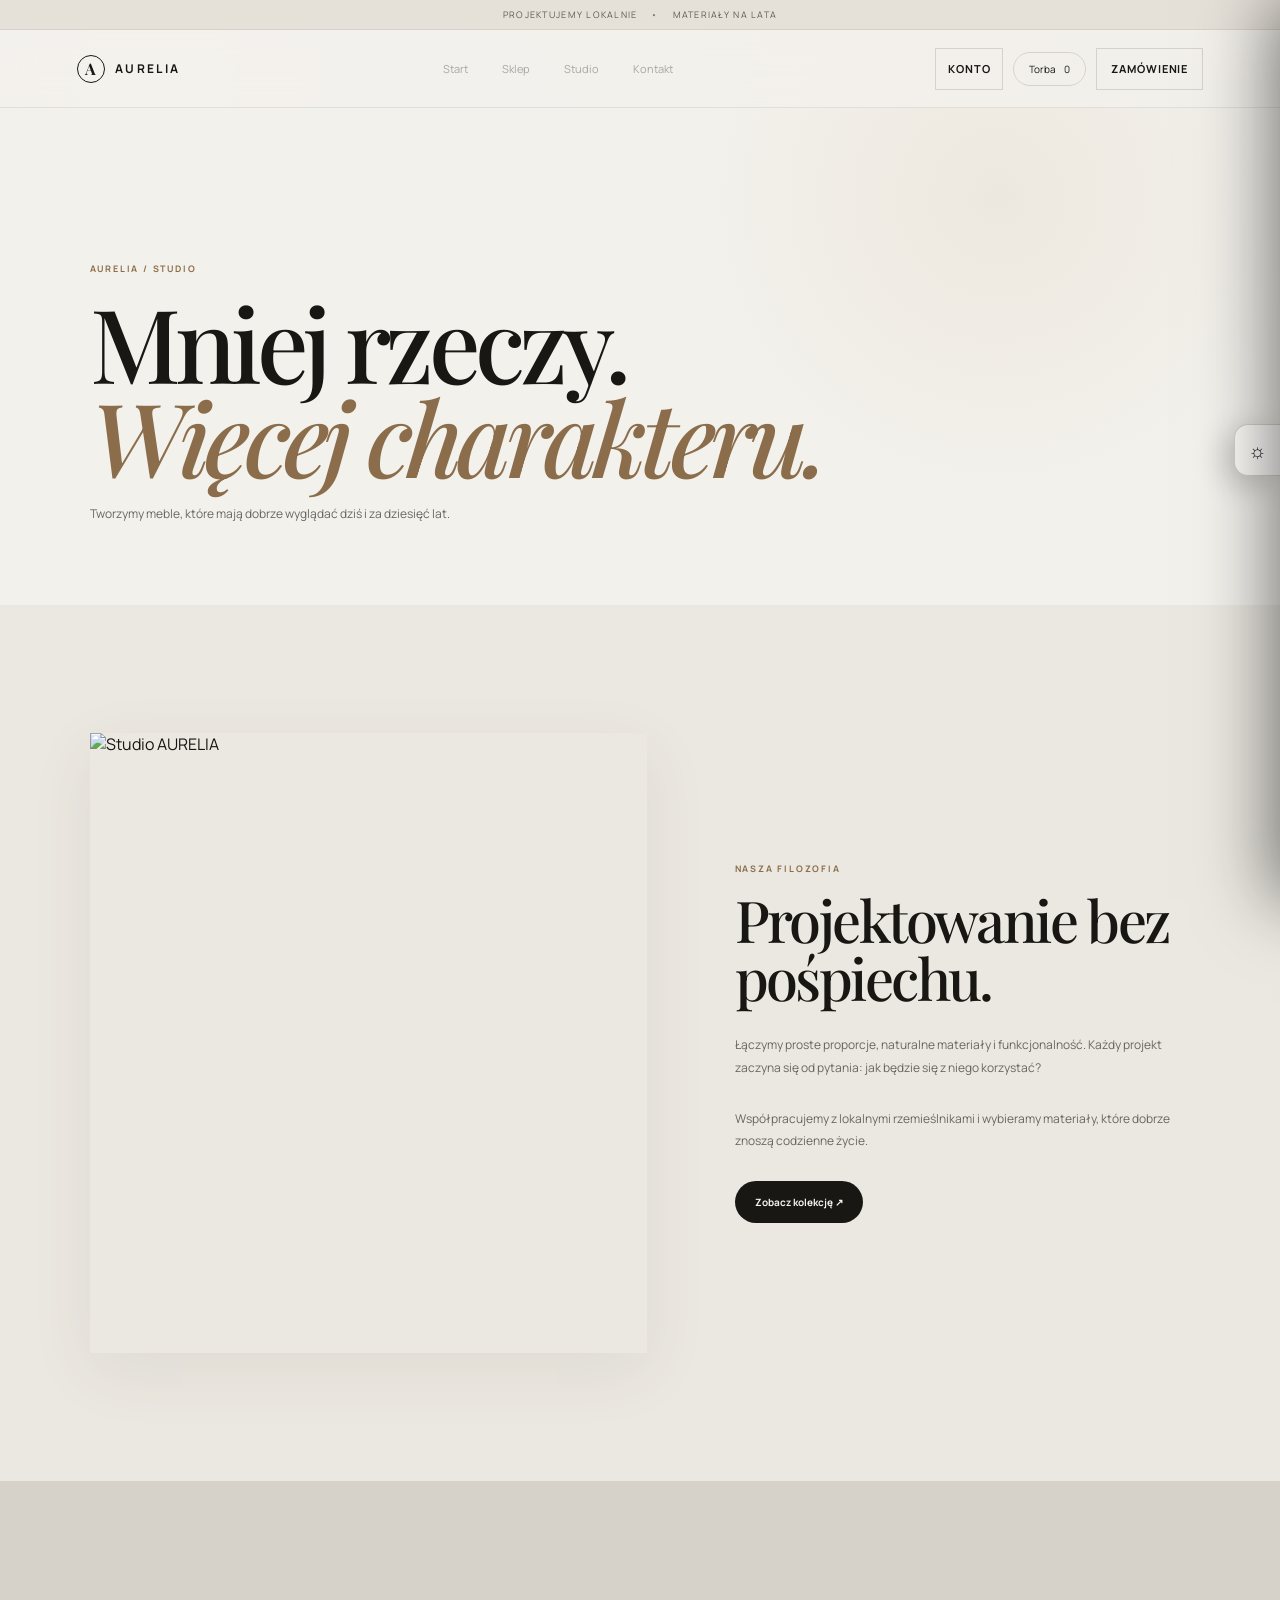
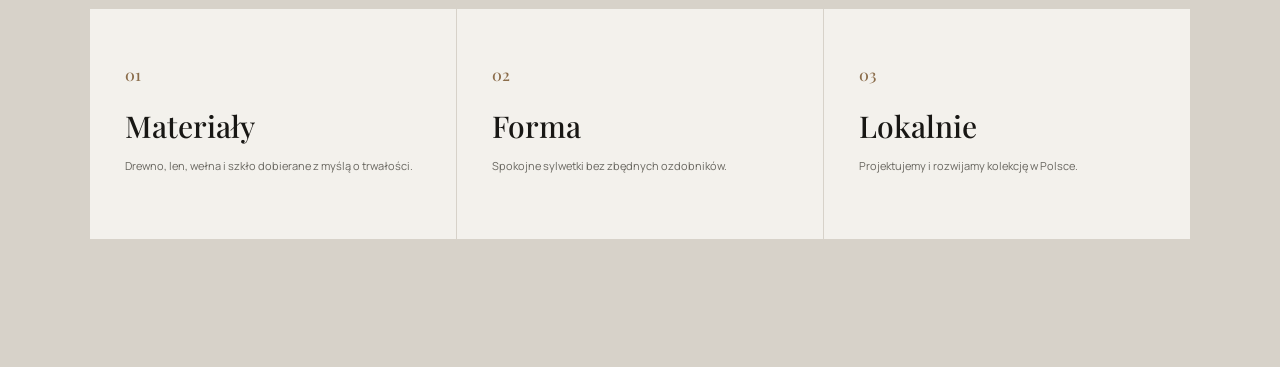
==== about.html @ 0c8cab75 "Refresh app script after cart fix" ====
<!doctype html><html lang="pl"><head><meta charset="utf-8"><meta name="viewport" content="width=device-width,initial-scale=1"><title>AURELIA — Studio</title><link rel="stylesheet" href="style.css?v=daynight2026"><link rel="preconnect" href="https://fonts.googleapis.com"><link href="https://fonts.googleapis.com/css2?family=Manrope:wght@400;500;600;700&family=Playfair+Display:wght@500;600&display=swap" rel="stylesheet">  <script>(function(){try{document.documentElement.dataset.theme=localStorage.getItem("aurelia-theme")||"light"}catch(e){document.documentElement.dataset.theme="light"}})();</script>
</head><body><div class="announcement">Projektujemy lokalnie <span>•</span> Materiały na lata</div><header class="site-header"><a class="brand" href="index.html"><span class="brand-mark">A</span><span>AURELIA</span></a><nav class="desktop-nav"><a href="index.html">Start</a><a href="shop.html">Sklep</a><a href="about.html">Studio</a><a href="contact.html">Kontakt</a></nav><div class="header-actions"><a class="account-btn" href="account.html">Konto</a><button class="cart-btn" data-open-cart>Torba <span id="cartCount">0</span></button><a class="order-btn" href="checkout.html">Zamówienie</a><button class="menu-btn" data-menu><span></span><span></span></button></div></header><div class="mobile-menu" id="mobileMenu"><a href="account.html">Konto</a><a href="index.html">Start</a><a href="shop.html">Sklep</a><a href="about.html">Studio</a><a href="contact.html">Kontakt</a></div><main><section class="page-hero"><p class="eyebrow">AURELIA / STUDIO</p><h1>Mniej rzeczy.<br><em>Więcej charakteru.</em></h1><p>Tworzymy meble, które mają dobrze wyglądać dziś i za dziesięć lat.</p></section><section class="studio-section section"><div class="studio-image"><img src="https://images.unsplash.com/photo-1600607687920-4e2a09cf159d?auto=format&fit=crop&w=1400&q=85" alt="Studio AURELIA"></div><div class="studio-copy"><p class="eyebrow">Nasza filozofia</p><h2>Projektowanie bez pośpiechu.</h2><p>Łączymy proste proporcje, naturalne materiały i funkcjonalność. Każdy projekt zaczyna się od pytania: jak będzie się z niego korzystać?</p><p>Współpracujemy z lokalnymi rzemieślnikami i wybieramy materiały, które dobrze znoszą codzienne życie.</p><a class="btn btn-dark" href="shop.html">Zobacz kolekcję ↗</a></div></section><section class="section values-grid"><div><strong>01</strong><h3>Materiały</h3><p>Drewno, len, wełna i szkło dobierane z myślą o trwałości.</p></div><div><strong>02</strong><h3>Forma</h3><p>Spokojne sylwetki bez zbędnych ozdobników.</p></div><div><strong>03</strong><h3>Lokalnie</h3><p>Projektujemy i rozwijamy kolekcję w Polsce.</p></div></section></main><aside class="cart-drawer" id="cartDrawer"><div class="drawer-head"><h2>Twoja torba</h2><button data-close-cart>×</button></div><div id="cartItems" class="cart-items"></div><div class="cart-bottom"><div><span>Suma</span><strong id="cartTotal">0 zł</strong></div><button class="btn btn-dark checkout">Przejdź do zamówienia</button></div></aside><div class="drawer-backdrop" id="backdrop"></div><div class="toast" id="toast"></div>
  <button class="appearance-toggle" id="appearanceToggle" type="button" aria-label="Otwórz ustawienia wyglądu"><span>☼</span></button>
  <aside class="appearance-drawer" id="appearanceDrawer" aria-hidden="true">
    <div class="appearance-head"><div><p class="eyebrow">Wygląd</p><strong>Tryb strony</strong></div><button id="appearanceClose" type="button" aria-label="Zamknij">×</button></div>
    <button class="appearance-option" type="button" data-appearance="light"><span>☼</span><div><strong>Jasny</strong><small>Naturalny i lekki</small></div><i>✓</i></button>
    <button class="appearance-option" type="button" data-appearance="dark"><span>☾</span><div><strong>Ciemny</strong><small>Elegancki i spokojny</small></div><i>✓</i></button>
  </aside>
  <div class="appearance-backdrop" id="appearanceBackdrop"></div>
  <script src="appearance.js"></script>
  <script src="app.js?v=cartfix2026"></script></body></html>
---- style.css ----
:root{
  --bg:#0b0b0a;--surface:#111110;--surface-2:#171715;--text:#eeeae2;
  --muted:#8e8b84;--line:#282824;--accent:#b59a78;--white:#fff;
}
*{box-sizing:border-box;margin:0;padding:0}
html{scroll-behavior:smooth}
body{font-family:"Manrope",sans-serif;background:var(--bg);color:var(--text);overflow-x:hidden}
body.no-scroll{overflow:hidden}
a{color:inherit;text-decoration:none}button,input,select,textarea{font:inherit}button{cursor:pointer}
.announcement{height:30px;background:#050505;color:#aaa69f;display:flex;justify-content:center;align-items:center;gap:14px;font-size:9px;letter-spacing:.14em;text-transform:uppercase}
.announcement span,.eyebrow{color:var(--accent)}
.site-header{height:78px;position:sticky;top:0;z-index:50;background:rgba(11,11,10,.88);backdrop-filter:blur(18px);display:flex;align-items:center;justify-content:space-between;padding:0 clamp(20px,6vw,90px);border-bottom:1px solid var(--line)}
.brand{display:flex;align-items:center;gap:10px;font-weight:700;letter-spacing:.2em;font-size:12px}
.brand-mark{display:grid;place-items:center;width:28px;height:28px;border:1px solid var(--text);border-radius:50%;font-family:"Playfair Display",serif;font-size:16px;letter-spacing:0}
.desktop-nav{display:flex;gap:34px;font-size:11px;color:#aaa7a0}.desktop-nav a,.footer-links a{transition:.25s}.desktop-nav a:hover,.footer-links a:hover{color:var(--accent)}
.header-actions{display:flex;gap:10px;align-items:center}.icon-btn,.cart-btn,.menu-btn{border:0;background:none;color:var(--text)}
.icon-btn{font-size:24px}.cart-btn{border:1px solid var(--line);padding:9px 15px;border-radius:999px;font-size:10px}.cart-btn span{margin-left:6px}.menu-btn{display:none;width:36px}.menu-btn span{display:block;height:1px;background:var(--text);margin:6px 0}.mobile-menu{display:none}
.hero{min-height:calc(100vh - 108px);display:grid;grid-template-columns:1fr 1.05fr;gap:clamp(35px,7vw,110px);align-items:center;padding:clamp(60px,8vw,110px) clamp(20px,7vw,100px)}
.hero-copy{max-width:620px}.eyebrow{text-transform:uppercase;letter-spacing:.2em;font-size:9px;font-weight:700}
.hero h1,.section-head h2,.feature-copy h2,.studio-copy h2,.newsletter h2,.page-hero h1,.shop-toolbar h2,.promo-box h2,.contact-grid h2{font-family:"Playfair Display",serif;font-weight:500}
.hero h1{font-size:clamp(54px,6.8vw,100px);line-height:.94;letter-spacing:-.055em;margin:22px 0 30px}.hero h1 em,h2 em{font-style:italic;color:var(--accent)}
.hero-text{max-width:500px;color:var(--muted);line-height:1.8;font-size:13px}.hero-actions{display:flex;align-items:center;gap:24px;margin-top:35px}
.btn{border:0;padding:14px 20px;border-radius:999px;display:inline-flex;align-items:center;justify-content:center;gap:16px;font-size:10px;font-weight:700;transition:.25s}.btn span{font-size:15px}.btn-dark{background:var(--text);color:#0b0b0a}.btn-dark:hover{background:#fff;transform:translateY(-2px)}.text-link{font-size:10px;border-bottom:1px solid #777;padding-bottom:5px}
.hero-visual{position:relative}.hero-image{height:min(690px,75vh);overflow:hidden;border-radius:2px}.hero-image img,.category-card img,.product-media img,.studio-image img{width:100%;height:100%;object-fit:cover}.hero-note{position:absolute;left:-30px;bottom:30px;background:var(--surface-2);padding:17px 20px;display:flex;gap:18px;box-shadow:0 15px 40px #000b}.hero-note span{color:var(--accent);font-size:9px}.hero-note p{font-family:"Playfair Display",serif;font-size:14px;line-height:1.2}.hero-orb{position:absolute;width:80px;height:80px;border-radius:50%;right:-25px;top:12%;background:#b59a7820}
.trust-strip{display:grid;grid-template-columns:repeat(4,1fr);border-block:1px solid var(--line);margin:0 clamp(20px,7vw,100px)}.trust-strip div{padding:25px 15px;display:flex;gap:14px;align-items:center;border-right:1px solid var(--line)}.trust-strip div:last-child{border:0}.trust-strip strong{font-family:"Playfair Display",serif;color:var(--accent);font-weight:500}.trust-strip span{font-size:10px;color:var(--muted)}
.section{padding:clamp(80px,10vw,145px) clamp(20px,7vw,100px)}.section-head{display:flex;justify-content:space-between;align-items:end;gap:30px;margin-bottom:50px}.section-head h2,.feature-copy h2,.studio-copy h2{font-size:clamp(38px,4.5vw,65px);line-height:1;letter-spacing:-.045em;margin-top:16px}.section-head>p{max-width:330px;color:var(--muted);font-size:11px;line-height:1.8}
.category-grid{display:grid;grid-template-columns:1.2fr 1fr 1fr;gap:12px}.category-card{height:410px;position:relative;overflow:hidden;background:var(--surface-2)}.category-card.tall{height:560px}.category-card img{transition:transform .8s;filter:saturate(.85)}.category-card:hover img{transform:scale(1.04)}.category-card:after{content:"";position:absolute;inset:0;background:linear-gradient(transparent 40%,#000b)}.category-card div{position:absolute;z-index:2;left:24px;bottom:24px;color:#fff}.category-card span{font-size:9px;color:#d0b28c}.category-card h3{font-family:"Playfair Display",serif;font-size:32px;font-weight:500;margin:5px 0}.category-card small{font-size:9px}
.products-section{padding-top:60px}.filter-toggle{background:none;color:var(--text);border:0;border-bottom:1px solid var(--text);font-size:10px;padding:5px}.filters{display:flex;gap:7px;margin:-20px 0 32px;overflow:auto}.filter{background:none;color:var(--muted);border:1px solid var(--line);border-radius:999px;padding:8px 14px;font-size:9px;white-space:nowrap}.filter.active,.filter:hover{background:var(--text);color:#0b0b0a;border-color:var(--text)}
.product-grid{display:grid;grid-template-columns:repeat(4,1fr);gap:14px}.product-card{min-width:0}.product-media{height:390px;background:var(--surface-2);position:relative;overflow:hidden}.product-media img{transition:.6s;filter:saturate(.85)}.product-card:hover .product-media img{transform:scale(1.035)}.tag{position:absolute;z-index:2;left:14px;top:14px;background:var(--text);color:#0b0b0a;border-radius:999px;padding:6px 10px;font-size:8px}.tag.muted{background:#2a2824;color:#c7b69d}.heart{position:absolute;z-index:3;right:14px;top:14px;border:1px solid #ffffff22;background:#111111d9;color:var(--text);width:34px;height:34px;border-radius:50%;font-size:17px}.heart.active{background:var(--text);color:#0b0b0a}
.product-info{display:flex;justify-content:space-between;gap:12px;padding:16px 2px 11px}.product-type{font-size:8px;text-transform:uppercase;letter-spacing:.13em;color:#77746e}.product-info h3{font-family:"Playfair Display",serif;font-size:20px;font-weight:500;margin-top:5px}.product-info>strong{font-size:11px;white-space:nowrap}.add-product{width:100%;border:1px solid var(--line);background:none;color:var(--text);padding:10px;border-radius:999px;font-size:9px;transition:.25s}.add-product:hover{background:var(--text);color:#0b0b0a}
.feature-section{background:var(--surface);display:grid;grid-template-columns:.85fr 1.15fr;align-items:center;min-height:700px;padding:100px clamp(20px,7vw,100px);gap:80px}.feature-copy{max-width:480px}.feature-copy>p:not(.eyebrow){color:var(--muted);font-size:12px;line-height:1.9;margin-top:25px}.feature-specs{display:flex;gap:8px;flex-wrap:wrap;margin-top:30px}.feature-specs span{border:1px solid var(--line);border-radius:999px;padding:8px 11px;font-size:8px;color:var(--muted)}
.viewer-wrap{display:flex;justify-content:center}.viewer{width:min(600px,100%);height:530px;background:#151513;position:relative;overflow:hidden;cursor:grab;user-select:none}.viewer:active{cursor:grabbing}.viewer-grid{position:absolute;inset:0;background:linear-gradient(#0000 49%,#ffffff08 50%),linear-gradient(90deg,#0000 49%,#ffffff08 50%);background-size:40px 40px;opacity:.3;transform:perspective(500px) rotateX(60deg) translateY(170px) scale(1.5)}
.chair-3d{position:absolute;width:250px;height:270px;left:50%;top:50%;transform:translate(-50%,-45%) rotateY(-15deg);transform-style:preserve-3d;transition:transform .08s}.chair-back{position:absolute;width:185px;height:175px;left:32px;top:0;background:linear-gradient(120deg,#51453a,#7b6a58);border-radius:70px 70px 20px 20px}.chair-seat{position:absolute;width:205px;height:75px;left:22px;top:145px;background:#685949;border-radius:30px;transform:rotateX(15deg)}.chair-arm{position:absolute;width:18px;height:120px;top:95px;background:#665542;border-radius:10px}.chair-arm.left{left:16px;transform:rotate(-8deg)}.chair-arm.right{right:12px;transform:rotate(8deg)}.chair-leg{position:absolute;width:11px;height:80px;background:#090908;top:202px;border-radius:0 0 7px 7px}.l1{left:40px}.l2{left:88px}.l3{right:88px}.l4{right:38px}.viewer-label{position:absolute;top:20px;left:20px;font-size:8px;letter-spacing:.18em}.drag-hint{position:absolute;bottom:20px;right:20px;font-size:8px;color:#666}
.quote-section{padding:clamp(100px,13vw,190px) 10%;text-align:center;background:var(--surface-2)}.quote-mark{font-family:"Playfair Display",serif;color:var(--accent);font-size:80px;height:55px}.quote-section blockquote{font-family:"Playfair Display",serif;font-size:clamp(32px,4.4vw,65px);line-height:1.1;letter-spacing:-.04em;max-width:1050px;margin:20px auto 30px}.quote-section>p{font-size:9px;color:#777;letter-spacing:.12em;text-transform:uppercase}
.studio-section{display:grid;grid-template-columns:1.1fr .9fr;align-items:center;gap:8%;background:var(--surface)}.studio-image{height:620px;overflow:hidden}.studio-copy{max-width:480px}.studio-copy>p:not(.eyebrow){color:var(--muted);line-height:1.9;font-size:12px;margin:28px 0}
.newsletter{display:grid;grid-template-columns:1fr 1fr;gap:50px;align-items:center}.newsletter h2{font-size:clamp(35px,4vw,55px);line-height:1.05;margin-top:15px}.newsletter form{display:flex;border-bottom:1px solid var(--line);padding-bottom:10px}.newsletter input{flex:1;border:0;outline:0;background:none;color:var(--text);font-size:12px}.newsletter input::placeholder{color:#666}.newsletter .btn{padding:12px 18px}.newsletter-message{font-size:10px;color:var(--accent);margin-top:12px}
footer{background:#050505;color:var(--text);padding:55px clamp(20px,7vw,100px) 25px}.footer-top{display:flex;justify-content:space-between;align-items:start;padding-bottom:70px}.footer-top .brand-mark{border-color:var(--text)}.footer-top p{color:#777;font-size:10px;line-height:1.8;text-align:right}.footer-links{display:flex;gap:25px;border-top:1px solid var(--line);padding-top:20px;flex-wrap:wrap;font-size:9px;color:#777}.footer-links span{margin-left:auto}
.search-overlay{position:fixed;inset:0;background:#090908f7;z-index:100;display:grid;place-items:center;opacity:0;visibility:hidden;transition:.3s}.search-overlay.open{opacity:1;visibility:visible}.search-overlay>div{width:min(700px,85%)}.search-overlay input{display:block;width:100%;border:0;border-bottom:1px solid var(--text);background:none;color:var(--text);outline:0;font-family:"Playfair Display",serif;font-size:clamp(35px,6vw,70px);padding:20px 0}.search-overlay #searchResult{font-size:10px;color:var(--muted);margin-top:15px}.close-overlay{position:absolute;right:5%;top:4%;border:0;background:none;color:var(--text);font-size:35px}
.cart-drawer{position:fixed;z-index:110;right:0;top:0;height:100vh;width:min(430px,100%);background:var(--surface-2);padding:30px;transform:translateX(100%);transition:.4s;display:flex;flex-direction:column}.cart-drawer.open{transform:translateX(0)}.drawer-head{display:flex;justify-content:space-between;border-bottom:1px solid var(--line);padding-bottom:20px}.drawer-head h2{font-family:"Playfair Display",serif;font-weight:500}.drawer-head button{border:0;background:none;color:var(--text);font-size:28px}.cart-items{flex:1;padding:20px 0;overflow:auto}.empty-cart{font-size:11px;color:#777}.cart-row{display:flex;gap:12px;padding:13px 0;border-bottom:1px solid var(--line)}.cart-row .cart-thumb{width:70px;height:70px;object-fit:cover}.cart-row h4{font-family:"Playfair Display",serif;font-weight:500}.cart-row p{font-size:9px;color:#777;margin-top:5px}.remove-item{margin-left:auto;border:0;background:none;color:#777}.cart-bottom{border-top:1px solid var(--line);padding-top:20px}.cart-bottom>div{display:flex;justify-content:space-between;margin-bottom:15px;font-size:11px}.cart-bottom .btn{width:100%}.drawer-backdrop{position:fixed;inset:0;background:#0009;z-index:105;opacity:0;visibility:hidden;transition:.3s}.drawer-backdrop.open{opacity:1;visibility:visible}.toast{position:fixed;bottom:25px;left:50%;transform:translate(-50%,20px);background:var(--text);color:#0b0b0a;padding:12px 18px;border-radius:999px;font-size:9px;opacity:0;z-index:200;transition:.3s;pointer-events:none}.toast.show{opacity:1;transform:translate(-50%,0)}
.reveal{opacity:0;transform:translateY(25px);transition:opacity .7s,transform .7s}.reveal.visible{opacity:1;transform:none}
.page-hero{padding:clamp(90px,12vw,170px) clamp(20px,7vw,100px) 80px;background:var(--surface)}.page-hero h1{font-size:clamp(55px,8vw,105px);line-height:.92;letter-spacing:-.055em;margin:20px 0}.page-hero h1 em{font-style:italic;color:var(--accent)}.page-hero>p:last-child{max-width:520px;color:var(--muted);line-height:1.8;font-size:12px}
.shop-toolbar{display:flex;justify-content:space-between;gap:30px;align-items:end;margin-bottom:35px}.shop-toolbar h2{font-size:clamp(35px,4vw,55px)}.shop-toolbar .filters{margin:0}
.promo-box{background:var(--surface-2);display:flex;justify-content:space-between;align-items:center;gap:40px}.promo-box h2,.contact-grid h2{font-size:clamp(40px,5vw,70px);line-height:.98;margin:15px 0}.promo-box p:not(.eyebrow){color:var(--muted);max-width:550px;line-height:1.8;font-size:12px}
.values-grid{display:grid;grid-template-columns:repeat(3,1fr);gap:1px;background:var(--line)}.values-grid>div{background:var(--bg);padding:55px 35px;min-height:230px}.values-grid strong{color:var(--accent);font-family:"Playfair Display",serif;font-weight:500}.values-grid h3{font-family:"Playfair Display",serif;font-size:30px;font-weight:500;margin:20px 0 10px}.values-grid p{color:var(--muted);font-size:11px;line-height:1.8;max-width:320px}
.contact-grid{display:grid;grid-template-columns:.8fr 1.2fr;gap:12%;background:var(--surface)}.contact-detail{margin-top:30px;line-height:2;color:var(--muted);font-size:12px}.contact-form{display:grid;gap:24px}.contact-form label{display:grid;gap:9px;font-size:9px;text-transform:uppercase;letter-spacing:.12em}.contact-form input,.contact-form select,.contact-form textarea{border:0;border-bottom:1px solid var(--line);background:none;color:var(--text);outline:0;padding:13px 0;font-size:12px;resize:vertical}.contact-form select{cursor:pointer}.contact-form .btn{justify-self:start}.form-success{padding:35px;border:1px solid var(--line);background:var(--bg)}.form-success strong{font-family:"Playfair Display",serif;font-size:30px;font-weight:500}.form-success p{margin-top:10px;color:var(--muted);font-size:11px}.scroll-progress{position:fixed;left:0;top:0;height:2px;width:0;background:var(--accent);z-index:9999}
@media(max-width:900px){
 .desktop-nav{display:none}.menu-btn{display:block}.hero{grid-template-columns:1fr;padding-top:70px}.hero-copy{max-width:700px}.hero-visual{margin-top:20px}.hero-image{height:60vh}.hero-note{left:15px}
 .trust-strip{grid-template-columns:1fr 1fr}.trust-strip div:nth-child(2){border-right:0}.trust-strip div{border-bottom:1px solid var(--line)}
 .category-grid{grid-template-columns:1fr 1fr}.category-card.tall{height:450px}.category-card{height:350px}.category-card:first-child{grid-column:1/-1}
 .product-grid{grid-template-columns:1fr 1fr}.product-media{height:450px}.feature-section{grid-template-columns:1fr;gap:50px}.studio-section{grid-template-columns:1fr}.studio-image{height:500px}.newsletter{grid-template-columns:1fr}
 .mobile-menu{position:fixed;z-index:45;top:108px;left:0;right:0;background:var(--surface-2);padding:30px 25px;display:flex;flex-direction:column;gap:20px;transform:translateY(-120%);transition:.35s;border-bottom:1px solid var(--line)}.mobile-menu.open{transform:translateY(0)}
}
@media(max-width:700px){
 .shop-toolbar,.promo-box{align-items:flex-start;flex-direction:column}.shop-toolbar .filters{width:100%}.values-grid{grid-template-columns:1fr}.contact-grid{grid-template-columns:1fr;gap:50px}
 .page-hero{padding-top:80px}.promo-box{padding-top:80px;padding-bottom:80px}
}
@media(max-width:560px){
 .announcement{font-size:8px}.hero{min-height:auto;padding:65px 20px 80px}.hero h1{font-size:56px}.hero-actions{align-items:flex-start;flex-direction:column;gap:18px}.hero-image{height:55vh}.hero-note{bottom:15px}.hero-orb{right:-20px}
 .trust-strip{margin:0 20px;grid-template-columns:1fr}.trust-strip div{border-right:0}.section{padding:80px 20px}.section-head{align-items:start;flex-direction:column;margin-bottom:35px}
 .category-grid{grid-template-columns:1fr}.category-card,.category-card.tall{height:420px;grid-column:auto}.product-grid{grid-template-columns:1fr 1fr;gap:12px}.product-media{height:260px}.product-info{display:block}.product-info>strong{display:block;margin-top:7px}
 .feature-section{padding:80px 20px}.viewer{height:430px}.chair-3d{transform:translate(-50%,-45%) scale(.82)}.studio-image{height:380px}
 .footer-top{flex-direction:column;gap:30px}.footer-top p{text-align:left}.footer-links span{margin-left:0;width:100%}.newsletter form{display:block;border:0}.newsletter input{width:100%;border-bottom:1px solid var(--line);padding:15px 0}.newsletter .btn{margin-top:12px}.cart-btn{padding:8px 10px}
}

/* AURELIA appearance switcher */
.appearance-toggle{position:fixed;right:0;top:50%;transform:translateY(-50%);z-index:9999;width:46px;height:52px;border:1px solid var(--line);border-right:0;border-radius:14px 0 0 14px;background:var(--surface-2);color:var(--text);display:grid;place-items:center;cursor:pointer;box-shadow:-8px 8px 30px #0003;font:inherit;font-size:20px;transition:.25s}
.appearance-toggle:hover{width:52px;color:var(--accent)}
.appearance-drawer{position:fixed;right:0;top:0;bottom:0;z-index:10001;width:min(350px,90vw);padding:32px;background:var(--surface-2);color:var(--text);border-left:1px solid var(--line);box-shadow:-25px 0 70px #0008;transform:translateX(105%);transition:transform .35s ease}
.appearance-drawer.open{transform:translateX(0)}
.appearance-head{display:flex;align-items:flex-start;justify-content:space-between;padding-bottom:25px;border-bottom:1px solid var(--line)}
.appearance-head strong{display:block;font-family:"Playfair Display",serif;font-size:26px;font-weight:500;margin-top:8px}
.appearance-head button{border:0;background:none;color:var(--text);font-size:30px;line-height:1;cursor:pointer}
.appearance-option{width:100%;margin-top:12px;padding:17px;border:1px solid var(--line);background:transparent;color:var(--text);display:flex;align-items:center;gap:14px;text-align:left;cursor:pointer;font:inherit;transition:.2s}
.appearance-option>span{width:36px;height:36px;border:1px solid var(--line);border-radius:50%;display:grid;place-items:center}
.appearance-option div{flex:1}.appearance-option strong{display:block;font-size:11px}.appearance-option small{display:block;color:var(--muted);font-size:9px;margin-top:4px}.appearance-option i{font-style:normal;opacity:0;color:var(--accent)}
.appearance-option.active{border-color:var(--accent);background:#b59a7812}.appearance-option.active i{opacity:1}
.appearance-backdrop{position:fixed;inset:0;z-index:10000;background:#0008;opacity:0;visibility:hidden;transition:.25s}
.appearance-backdrop.open{opacity:1;visibility:visible}
html[data-theme="light"]{--bg:#f3f1ec;--surface:#ebe8e1;--surface-2:#fffdfa;--text:#181714;--muted:#68665f;--line:#d7d2c9;--accent:#8b6d4b}
html[data-theme="dark"]{--bg:#0b0b0a;--surface:#111110;--surface-2:#171715;--text:#eeeae2;--muted:#8e8b84;--line:#282824;--accent:#b59a78}
html[data-theme="light"] .announcement{background:#e5e1d9;color:#5f5b54}
html[data-theme="light"] .site-header{background:#f3f1ecd9}
html[data-theme="light"] footer{background:#171614}
html[data-theme="light"] .hero-image img,html[data-theme="light"] .category-card img,html[data-theme="light"] .product-media img,html[data-theme="light"] .studio-image img{filter:saturate(.8)}
html[data-theme="light"] .btn-dark{background:#181714;color:#f3f1ec}
@media(max-width:560px){.appearance-toggle{top:auto;bottom:110px}.appearance-drawer{width:min(350px,92vw)}}

/* AURELIA DAY / NIGHT SYSTEM
   One source of truth for the visual transformation.
*/

html[data-theme="light"]{
  --bg:#f3f1ec;
  --surface:#ebe8e1;
  --surface-2:#fffdfa;
  --text:#181714;
  --muted:#68665f;
  --line:#d7d2c9;
  --accent:#8b6d4b;
  --ambient:rgba(139,109,75,.10);
  --photo-filter:none;
}

html[data-theme="dark"]{
  --bg:#090d16;
  --surface:#111722;
  --surface-2:#171e2b;
  --text:#f3f0e8;
  --muted:#a1a7b3;
  --line:#2a3342;
  --accent:#c8ab7c;
  --ambient:rgba(91,125,177,.14);
  --photo-filter:brightness(.54) saturate(.72) contrast(1.08);
}

/* Core transition */
html[data-theme] body,
html[data-theme] .announcement,
html[data-theme] .site-header,
html[data-theme] .section,
html[data-theme] .feature-section,
html[data-theme] .studio-section,
html[data-theme] .newsletter,
html[data-theme] .quote-section,
html[data-theme] .page-hero,
html[data-theme] .trust-strip,
html[data-theme] .product-card,
html[data-theme] .promo-box,
html[data-theme] .values-grid>div,
html[data-theme] .contact-grid,
html[data-theme] footer,
html[data-theme] .viewer,
html[data-theme] .filters,
html[data-theme] .filter,
html[data-theme] input,
html[data-theme] select,
html[data-theme] textarea{
  transition:
    background-color .7s ease,
    color .7s ease,
    border-color .7s ease,
    box-shadow .7s ease;
}

/* DAY */
html[data-theme="light"] body{
  background:
    radial-gradient(circle at 12% 4%,rgba(255,255,255,.55),transparent 26%),
    radial-gradient(circle at 88% 12%,rgba(196,169,130,.12),transparent 24%),
    var(--bg);
  color:var(--text);
}

html[data-theme="light"] .announcement{
  background:#e5e1d9;
  color:#5f5b54;
  border-bottom:1px solid #d7d2c9;
}

html[data-theme="light"] .site-header{
  background:rgba(243,241,236,.88);
  border-bottom-color:rgba(24,23,20,.08);
}

html[data-theme="light"] footer{
  background:#171614;
  color:#eee9df;
}

html[data-theme="light"] .hero,
html[data-theme="light"] .page-hero{
  background:
    radial-gradient(circle at 78% 18%,rgba(196,169,130,.12),transparent 28%),
    var(--bg);
}

html[data-theme="light"] .hero-image,
html[data-theme="light"] .category-card,
html[data-theme="light"] .product-media,
html[data-theme="light"] .studio-image{
  box-shadow:0 18px 60px rgba(82,68,48,.08);
}

html[data-theme="light"] .hero-image img,
html[data-theme="light"] .category-card img,
html[data-theme="light"] .product-media img,
html[data-theme="light"] .studio-image img{
  filter:saturate(.88) contrast(1.02);
  transition:filter .7s ease,transform .8s ease;
}

html[data-theme="light"] .btn-dark{
  background:#181714;
  color:#f3f1ec;
  border-color:#181714;
}

/* NIGHT — environment */
html[data-theme="dark"] body{
  background:
    radial-gradient(circle at 12% 5%,rgba(72,104,157,.16),transparent 28%),
    radial-gradient(circle at 88% 16%,rgba(196,169,130,.09),transparent 24%),
    linear-gradient(180deg,#080c14 0%,#0b1019 42%,#080b11 100%);
  color:var(--text);
}

html[data-theme="dark"] .announcement{
  background:#070a10;
  color:#9fa7b4;
  border-bottom:1px solid #222b38;
  box-shadow:0 4px 30px rgba(35,65,105,.12);
}

html[data-theme="dark"] .site-header{
  background:rgba(8,12,20,.88);
  border-bottom-color:rgba(164,186,215,.12);
}

html[data-theme="dark"] .brand-mark{
  border-color:#596477;
}

html[data-theme="dark"] .hero,
html[data-theme="dark"] .page-hero{
  background:
    radial-gradient(circle at 76% 18%,rgba(103,137,190,.17),transparent 28%),
    linear-gradient(180deg,#0a0f19,#0b1018);
}

html[data-theme="dark"] .hero::before{
  content:"";
  position:absolute;
  inset:0;
  pointer-events:none;
  opacity:.6;
  background:
    radial-gradient(circle at 8% 16%,#eef4ff 0 1px,transparent 2px),
    radial-gradient(circle at 20% 8%,#cbd8eb 0 1px,transparent 2px),
    radial-gradient(circle at 34% 21%,#eef4ff 0 1px,transparent 2px),
    radial-gradient(circle at 49% 10%,#cbd8eb 0 1px,transparent 2px),
    radial-gradient(circle at 64% 19%,#eef4ff 0 1px,transparent 2px),
    radial-gradient(circle at 81% 9%,#eef4ff 0 1px,transparent 2px),
    radial-gradient(circle at 91% 25%,#cbd8eb 0 1px,transparent 2px);
}

html[data-theme="dark"] .trust-strip{
  background:#0e141e;
  border-color:#273140;
  box-shadow:inset 0 12px 30px rgba(0,0,0,.18),inset 0 -12px 30px rgba(0,0,0,.18);
}

html[data-theme="dark"] .trust-strip div{
  border-color:#273140;
}

html[data-theme="dark"] .section,
html[data-theme="dark"] .feature-section,
html[data-theme="dark"] .studio-section,
html[data-theme="dark"] .newsletter{
  background:
    linear-gradient(180deg,rgba(135,160,195,.025),transparent 45%),
    var(--surface);
}

html[data-theme="dark"] .quote-section{
  background:
    radial-gradient(circle at 50% 40%,rgba(196,169,130,.08),transparent 32%),
    #080c13;
  border-top:1px solid #252e3b;
  border-bottom:1px solid #252e3b;
}

html[data-theme="dark"] .category-card,
html[data-theme="dark"] .product-card,
html[data-theme="dark"] .viewer,
html[data-theme="dark"] .studio-image,
html[data-theme="dark"] .promo-box,
html[data-theme="dark"] .values-grid>div,
html[data-theme="dark"] .contact-grid{
  background:var(--surface);
}

html[data-theme="dark"] .product-card{
  border:1px solid rgba(164,186,215,.09);
}

html[data-theme="dark"] .product-card:hover{
  border-color:rgba(200,171,124,.38);
  box-shadow:0 24px 70px rgba(0,0,0,.34);
}

html[data-theme="dark"] .product-media{
  background:#0b1018;
}

html[data-theme="dark"] .filters{
  background:#0e141d;
  border-color:#2a3442;
}

html[data-theme="dark"] .filter{
  color:#a2a9b5;
}

html[data-theme="dark"] .filter.active{
  background:#eee8dc;
  color:#11151b;
}

html[data-theme="dark"] .btn-dark{
  background:#eee8dc;
  color:#11151b;
  border-color:#eee8dc;
}

html[data-theme="dark"] .btn-dark:hover{
  background:#c8ab7c;
  border-color:#c8ab7c;
  color:#10141a;
}

html[data-theme="dark"] .text-link{
  color:#d4d9e0;
}

html[data-theme="dark"] .text-link:after{
  background:#c8ab7c;
}

html[data-theme="dark"] .viewer-grid{
  opacity:.25;
}

html[data-theme="dark"] .viewer{
  background:
    radial-gradient(circle at 72% 18%,rgba(92,128,188,.18),transparent 34%),
    linear-gradient(180deg,#0a0f18,#070a10);
}

html[data-theme="dark"] .appearance-toggle{
  background:#151d29;
  border-color:#394658;
  color:#f0ece4;
  box-shadow:-8px 8px 35px rgba(0,0,0,.58);
}

html[data-theme="dark"] .appearance-drawer{
  background:#151b25;
  border-left-color:#354151;
  box-shadow:-25px 0 80px rgba(0,0,0,.7);
}

html[data-theme="dark"] .appearance-option{
  background:#0e141d;
  border-color:#303b4a;
}

html[data-theme="dark"] .appearance-option:hover{
  border-color:#7b8da8;
  background:#18212d;
}

html[data-theme="dark"] .appearance-option.active{
  background:rgba(200,171,124,.12);
  border-color:#c8ab7c;
}

html[data-theme="dark"] .search-overlay{
  background:rgba(5,8,13,.97);
}

html[data-theme="dark"] .cart-drawer{
  background:#151b25;
  border-left:1px solid #354151;
}

html[data-theme="dark"] .drawer-backdrop{
  background:rgba(0,0,0,.76);
}

html[data-theme="dark"] .mobile-menu{
  background:#111822;
  border-bottom-color:#354151;
}

html[data-theme="dark"] footer{
  background:#06080d;
  color:#eee9df;
  border-top:1px solid #202936;
}

html[data-theme="dark"] .footer-links{
  border-color:#252e3b;
}

html[data-theme="dark"] input,
html[data-theme="dark"] select,
html[data-theme="dark"] textarea{
  color:var(--text);
  background:var(--surface-2);
  border-color:var(--line);
}

html[data-theme="dark"] input::placeholder,
html[data-theme="dark"] textarea::placeholder{
  color:#727b89;
}

/* NIGHT — photography */
html[data-theme="dark"] .hero-image,
html[data-theme="dark"] .category-card,
html[data-theme="dark"] .product-media,
html[data-theme="dark"] .studio-image{
  background:#070b12;
  isolation:isolate;
}

html[data-theme="dark"] .hero-image img,
html[data-theme="dark"] .category-card img,
html[data-theme="dark"] .product-media img,
html[data-theme="dark"] .studio-image img{
  filter:var(--photo-filter);
  transition:filter .8s ease,transform .8s ease;
}

html[data-theme="dark"] .hero-image::after,
html[data-theme="dark"] .category-card::before,
html[data-theme="dark"] .product-media::after,
html[data-theme="dark"] .studio-image::after{
  content:"";
  position:absolute;
  inset:0;
  pointer-events:none;
  z-index:1;
  background:
    linear-gradient(180deg,rgba(14,23,38,.10),rgba(3,6,11,.46)),
    radial-gradient(circle at 72% 16%,rgba(108,145,201,.20),transparent 34%);
}

html[data-theme="dark"] .category-card::after{
  z-index:2;
  background:linear-gradient(transparent 25%,rgba(2,5,9,.78));
}

html[data-theme="dark"] .category-card div,
html[data-theme="dark"] .product-media .tag,
html[data-theme="dark"] .product-media .heart{
  z-index:3;
}

/* NIGHT — moon / ambient light */
html[data-theme="dark"] .hero-orb{
  opacity:.9;
  background:
    radial-gradient(circle at 35% 30%,#f1eee6 0 7%,transparent 8%),
    radial-gradient(circle,rgba(197,215,240,.18),rgba(108,145,201,.04) 62%,transparent 70%);
  box-shadow:0 0 42px rgba(154,184,225,.18);
}

/* Keep the decorative sky behind the content */
html[data-theme="dark"] .hero > *{
  position:relative;
  z-index:2;
}

/* Night typography */
html[data-theme="dark"] .eyebrow{
  color:#aab5c5;
}

html[data-theme="dark"] h1 em,
html[data-theme="dark"] h2 em{
  color:#c8ab7c;
}

html[data-theme="dark"] .hero-note{
  background:#151d29;
  border:1px solid #344052;
  box-shadow:0 16px 40px rgba(0,0,0,.3);
}

html[data-theme="dark"] .hero-note span{
  color:#c8ab7c;
}

/* Small screens */
@media(max-width:560px){
  html[data-theme="dark"] .hero::before{
    opacity:.35;
  }
}


/* AURELIA / CHECKOUT */
.checkout-page{padding-bottom:110px}.checkout-layout{width:min(1180px,calc(100% - 40px));margin:0 auto;display:grid;grid-template-columns:minmax(0,1.45fr) minmax(320px,.75fr);gap:28px;align-items:start}.checkout-form{display:grid;gap:18px}.checkout-card,.checkout-summary{background:var(--surface);border:1px solid var(--line);padding:28px;border-radius:2px}.checkout-card h2,.checkout-summary h2{margin:4px 0 22px;font-family:"Playfair Display",serif;font-weight:500}.form-grid{display:grid;grid-template-columns:1fr 1fr;gap:16px}.form-grid .full{grid-column:1/-1}.checkout-form label{display:grid;gap:8px;font-size:12px;color:var(--muted);font-weight:700}.checkout-form input,.checkout-form select{width:100%;box-sizing:border-box;border:1px solid var(--line);background:var(--surface-2);color:var(--text);padding:14px 15px;font:inherit;outline:none}.checkout-form input:focus,.checkout-form select:focus{border-color:var(--accent)}.checkout-note,.checkout-small{color:var(--muted);line-height:1.7;font-size:13px}.consent{display:flex!important;grid-template-columns:auto 1fr!important;align-items:start;gap:10px!important;font-weight:500!important}.consent input{width:auto!important;margin-top:2px}.checkout-submit{width:100%;justify-content:space-between}.checkout-summary{position:sticky;top:100px}.checkout-item{display:grid;grid-template-columns:58px 1fr auto;gap:12px;align-items:center;padding:12px 0;border-bottom:1px solid var(--line)}.checkout-item img{width:58px;height:58px;object-fit:cover}.checkout-item div{display:grid;gap:5px}.checkout-item span{font-size:11px;color:var(--muted)}.checkout-item b{font-size:13px}.summary-line,.summary-total{display:flex;justify-content:space-between;gap:20px;padding-top:16px}.summary-line{font-size:13px;color:var(--muted)}.summary-total{margin-top:12px;padding-top:20px;border-top:1px solid var(--line);font-size:17px}.checkout-empty{color:var(--muted);padding:20px 0}.checkout-success{padding:20px 0}.checkout-success h2{font-size:36px}.checkout-success p{color:var(--muted);line-height:1.7}.checkout-success .btn{display:inline-flex;margin-top:15px}@media(max-width:850px){.checkout-layout{grid-template-columns:1fr}.checkout-summary{position:static;grid-row:1}.form-grid{grid-template-columns:1fr}.form-grid .full{grid-column:auto}}


/* AURELIA / CART & ORDER NAV */
.order-btn{
  display:inline-flex;
  align-items:center;
  justify-content:center;
  min-height:42px;
  padding:0 14px;
  border:1px solid var(--line);
  color:var(--text);
  text-decoration:none;
  font-size:11px;
  font-weight:700;
  letter-spacing:.08em;
  text-transform:uppercase;
  transition:background .25s ease,border-color .25s ease,transform .25s ease;
}
.order-btn:hover{
  background:var(--surface-2);
  border-color:var(--text);
  transform:translateY(-1px);
}
.cart-bottom .checkout{width:100%;margin-top:14px;}
@media(max-width:700px){
  .header-actions{gap:6px;}
  .order-btn{padding:0 9px;font-size:9px;min-height:38px;}
  .cart-btn{padding:0 9px;font-size:9px;}
}

/* AURELIA / ACCOUNTS */
.account-page{padding-bottom:110px}.account-layout{width:min(1000px,calc(100% - 40px));margin:0 auto;display:grid;grid-template-columns:1.15fr .85fr;gap:24px;align-items:start}.account-card{background:var(--surface);border:1px solid var(--line);padding:30px}.account-tabs{display:grid;grid-template-columns:1fr 1fr;border-bottom:1px solid var(--line);margin-bottom:25px}.account-tab{border:0;background:transparent;color:var(--muted);padding:14px 8px;font:inherit;font-size:11px;font-weight:700;letter-spacing:.08em;text-transform:uppercase;cursor:pointer;border-bottom:2px solid transparent}.account-tab.active{color:var(--text);border-bottom-color:var(--accent)}.account-form{display:grid;gap:16px}.account-form label{display:grid;gap:8px;font-size:11px;color:var(--muted);font-weight:700}.account-form input{width:100%;border:1px solid var(--line);background:var(--surface-2);color:var(--text);padding:14px;font:inherit;outline:none}.account-form input:focus{border-color:var(--accent)}.account-form-grid{display:grid;grid-template-columns:1fr 1fr;gap:14px}.account-consent{display:flex!important;grid-template-columns:auto 1fr!important;align-items:start;gap:9px!important;font-weight:500!important}.account-consent input{width:auto}.account-link{border:0;background:none;color:var(--muted);font:inherit;font-size:11px;text-align:left;cursor:pointer}.account-link:hover{color:var(--text)}.account-message{min-height:22px;margin-top:4px;color:var(--muted);font-size:11px;line-height:1.6}.account-message.success{color:#6f7f55}.account-message.error{color:#a65b5b}.account-note{color:var(--muted);font-size:12px;line-height:1.7}.account-benefits h2{font-family:"Playfair Display",serif;font-weight:500;font-size:34px;margin:8px 0 28px}.account-benefits>div{display:grid;grid-template-columns:35px 1fr;gap:12px;padding:16px 0;border-top:1px solid var(--line);font-size:12px;line-height:1.6}.account-benefits strong{color:var(--accent)}.account-profile{width:min(1000px,calc(100% - 40px));margin:24px auto 0;background:var(--surface);border:1px solid var(--line);padding:28px;display:flex;align-items:center;justify-content:space-between;gap:20px}.account-profile h2{font-family:"Playfair Display",serif;font-weight:500;font-size:32px;margin:7px 0}.hidden{display:none!important}@media(max-width:800px){.account-layout{grid-template-columns:1fr}.account-benefits{display:none}}@media(max-width:560px){.account-layout,.account-profile{width:calc(100% - 40px)}.account-form-grid{grid-template-columns:1fr}.account-profile{align-items:flex-start;flex-direction:column}}

.account-btn{display:inline-flex;align-items:center;justify-content:center;min-height:42px;padding:0 12px;border:1px solid var(--line);color:var(--text);text-decoration:none;font-size:11px;font-weight:700;letter-spacing:.08em;text-transform:uppercase;transition:.25s}.account-btn:hover{border-color:var(--accent);color:var(--accent);background:var(--surface-2)}@media(max-width:700px){.account-btn{min-height:38px;padding:0 9px;font-size:9px}}
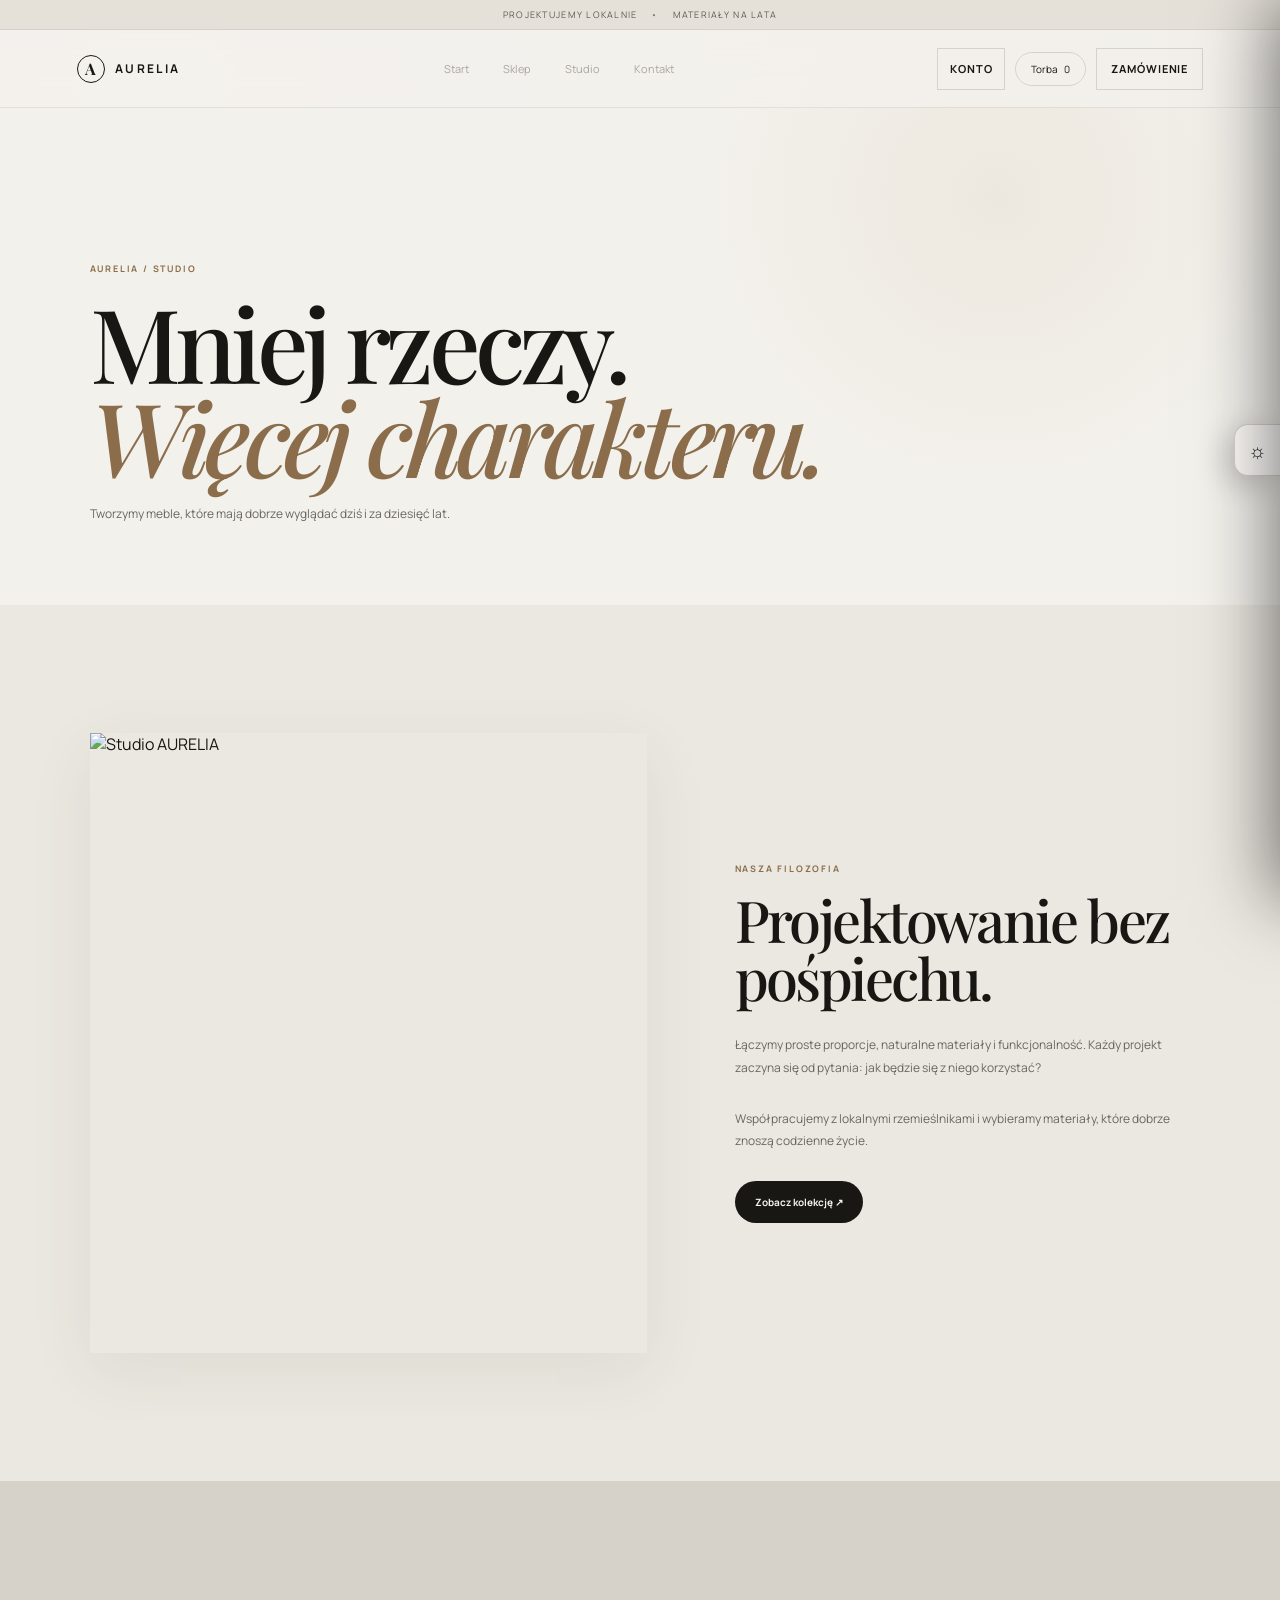
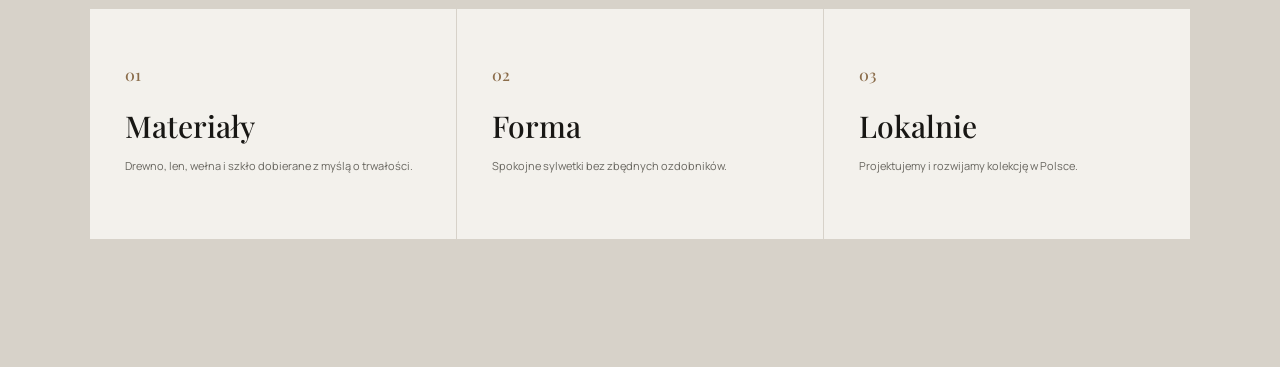
==== commit eafed1e6: "Fix cart button wiring" ====
--- a/about.html
+++ b/about.html
@@ -1,5 +1,5 @@
-<!doctype html><html lang="pl"><head><meta charset="utf-8"><meta name="viewport" content="width=device-width,initial-scale=1"><title>AURELIA — Studio</title><link rel="stylesheet" href="style.css?v=daynight2026"><link rel="preconnect" href="https://fonts.googleapis.com"><link href="https://fonts.googleapis.com/css2?family=Manrope:wght@400;500;600;700&family=Playfair+Display:wght@500;600&display=swap" rel="stylesheet">  <script>(function(){try{document.documentElement.dataset.theme=localStorage.getItem("aurelia-theme")||"light"}catch(e){document.documentElement.dataset.theme="light"}})();</script>
-</head><body><div class="announcement">Projektujemy lokalnie <span>•</span> Materiały na lata</div><header class="site-header"><a class="brand" href="index.html"><span class="brand-mark">A</span><span>AURELIA</span></a><nav class="desktop-nav"><a href="index.html">Start</a><a href="shop.html">Sklep</a><a href="about.html">Studio</a><a href="contact.html">Kontakt</a></nav><div class="header-actions"><a class="account-btn" href="account.html">Konto</a><button class="cart-btn" data-open-cart>Torba <span id="cartCount">0</span></button><a class="order-btn" href="checkout.html">Zamówienie</a><button class="menu-btn" data-menu><span></span><span></span></button></div></header><div class="mobile-menu" id="mobileMenu"><a href="account.html">Konto</a><a href="index.html">Start</a><a href="shop.html">Sklep</a><a href="about.html">Studio</a><a href="contact.html">Kontakt</a></div><main><section class="page-hero"><p class="eyebrow">AURELIA / STUDIO</p><h1>Mniej rzeczy.<br><em>Więcej charakteru.</em></h1><p>Tworzymy meble, które mają dobrze wyglądać dziś i za dziesięć lat.</p></section><section class="studio-section section"><div class="studio-image"><img src="https://images.unsplash.com/photo-1600607687920-4e2a09cf159d?auto=format&fit=crop&w=1400&q=85" alt="Studio AURELIA"></div><div class="studio-copy"><p class="eyebrow">Nasza filozofia</p><h2>Projektowanie bez pośpiechu.</h2><p>Łączymy proste proporcje, naturalne materiały i funkcjonalność. Każdy projekt zaczyna się od pytania: jak będzie się z niego korzystać?</p><p>Współpracujemy z lokalnymi rzemieślnikami i wybieramy materiały, które dobrze znoszą codzienne życie.</p><a class="btn btn-dark" href="shop.html">Zobacz kolekcję ↗</a></div></section><section class="section values-grid"><div><strong>01</strong><h3>Materiały</h3><p>Drewno, len, wełna i szkło dobierane z myślą o trwałości.</p></div><div><strong>02</strong><h3>Forma</h3><p>Spokojne sylwetki bez zbędnych ozdobników.</p></div><div><strong>03</strong><h3>Lokalnie</h3><p>Projektujemy i rozwijamy kolekcję w Polsce.</p></div></section></main><aside class="cart-drawer" id="cartDrawer"><div class="drawer-head"><h2>Twoja torba</h2><button data-close-cart>×</button></div><div id="cartItems" class="cart-items"></div><div class="cart-bottom"><div><span>Suma</span><strong id="cartTotal">0 zł</strong></div><button class="btn btn-dark checkout">Przejdź do zamówienia</button></div></aside><div class="drawer-backdrop" id="backdrop"></div><div class="toast" id="toast"></div>
+<!doctype html><html lang="pl"><head><meta charset="utf-8"><meta name="viewport" content="width=device-width,initial-scale=1"><title>AURELIA — Studio</title><link rel="stylesheet" href="style.css?v=cartdrawer20260919"><link rel="preconnect" href="https://fonts.googleapis.com"><link href="https://fonts.googleapis.com/css2?family=Manrope:wght@400;500;600;700&family=Playfair+Display:wght@500;600&display=swap" rel="stylesheet">  <script>(function(){try{document.documentElement.dataset.theme=localStorage.getItem("aurelia-theme")||"light"}catch(e){document.documentElement.dataset.theme="light"}})();</script>
+</head><body><div class="announcement">Projektujemy lokalnie <span>•</span> Materiały na lata</div><header class="site-header"><a class="brand" href="index.html"><span class="brand-mark">A</span><span>AURELIA</span></a><nav class="desktop-nav"><a href="index.html">Start</a><a href="shop.html">Sklep</a><a href="about.html">Studio</a><a href="contact.html">Kontakt</a></nav><div class="header-actions"><a class="account-btn" href="account.html">Konto</a><button class="cart-btn" id="cartOpenButton" type="button" data-open-cart>Torba <span id="cartCount">0</span></button><a class="order-btn" href="checkout.html">Zamówienie</a><button class="menu-btn" data-menu><span></span><span></span></button></div></header><div class="mobile-menu" id="mobileMenu"><a href="account.html">Konto</a><a href="index.html">Start</a><a href="shop.html">Sklep</a><a href="about.html">Studio</a><a href="contact.html">Kontakt</a></div><main><section class="page-hero"><p class="eyebrow">AURELIA / STUDIO</p><h1>Mniej rzeczy.<br><em>Więcej charakteru.</em></h1><p>Tworzymy meble, które mają dobrze wyglądać dziś i za dziesięć lat.</p></section><section class="studio-section section"><div class="studio-image"><img src="https://images.unsplash.com/photo-1600607687920-4e2a09cf159d?auto=format&fit=crop&w=1400&q=85" alt="Studio AURELIA"></div><div class="studio-copy"><p class="eyebrow">Nasza filozofia</p><h2>Projektowanie bez pośpiechu.</h2><p>Łączymy proste proporcje, naturalne materiały i funkcjonalność. Każdy projekt zaczyna się od pytania: jak będzie się z niego korzystać?</p><p>Współpracujemy z lokalnymi rzemieślnikami i wybieramy materiały, które dobrze znoszą codzienne życie.</p><a class="btn btn-dark" href="shop.html">Zobacz kolekcję ↗</a></div></section><section class="section values-grid"><div><strong>01</strong><h3>Materiały</h3><p>Drewno, len, wełna i szkło dobierane z myślą o trwałości.</p></div><div><strong>02</strong><h3>Forma</h3><p>Spokojne sylwetki bez zbędnych ozdobników.</p></div><div><strong>03</strong><h3>Lokalnie</h3><p>Projektujemy i rozwijamy kolekcję w Polsce.</p></div></section></main><aside class="cart-drawer" id="cartDrawer"><div class="drawer-head"><h2>Twoja torba</h2><a href="#" data-close-cart aria-label="Zamknij">×</a></div><div id="cartItems" class="cart-items"></div><div class="cart-bottom"><div><span>Suma</span><strong id="cartTotal">0 zł</strong></div><button class="btn btn-dark checkout">Przejdź do zamówienia</button></div></aside><div class="drawer-backdrop" id="backdrop"></div><div class="toast" id="toast"></div>
   <button class="appearance-toggle" id="appearanceToggle" type="button" aria-label="Otwórz ustawienia wyglądu"><span>☼</span></button>
   <aside class="appearance-drawer" id="appearanceDrawer" aria-hidden="true">
     <div class="appearance-head"><div><p class="eyebrow">Wygląd</p><strong>Tryb strony</strong></div><button id="appearanceClose" type="button" aria-label="Zamknij">×</button></div>
@@ -8,4 +8,5 @@
   </aside>
   <div class="appearance-backdrop" id="appearanceBackdrop"></div>
   <script src="appearance.js"></script>
-  <script src="app.js?v=cartfix2026"></script></body></html>+  <script src="cart.js?v=cartfix20260920"></script>
+  <script src="app.js?v=cartfix20260920"></script></body></html>
--- a/style.css
+++ b/style.css
@@ -37,7 +37,7 @@
 footer{background:#050505;color:var(--text);padding:55px clamp(20px,7vw,100px) 25px}.footer-top{display:flex;justify-content:space-between;align-items:start;padding-bottom:70px}.footer-top .brand-mark{border-color:var(--text)}.footer-top p{color:#777;font-size:10px;line-height:1.8;text-align:right}.footer-links{display:flex;gap:25px;border-top:1px solid var(--line);padding-top:20px;flex-wrap:wrap;font-size:9px;color:#777}.footer-links span{margin-left:auto}
 .search-overlay{position:fixed;inset:0;background:#090908f7;z-index:100;display:grid;place-items:center;opacity:0;visibility:hidden;transition:.3s}.search-overlay.open{opacity:1;visibility:visible}.search-overlay>div{width:min(700px,85%)}.search-overlay input{display:block;width:100%;border:0;border-bottom:1px solid var(--text);background:none;color:var(--text);outline:0;font-family:"Playfair Display",serif;font-size:clamp(35px,6vw,70px);padding:20px 0}.search-overlay #searchResult{font-size:10px;color:var(--muted);margin-top:15px}.close-overlay{position:absolute;right:5%;top:4%;border:0;background:none;color:var(--text);font-size:35px}
 .cart-drawer{position:fixed;z-index:110;right:0;top:0;height:100vh;width:min(430px,100%);background:var(--surface-2);padding:30px;transform:translateX(100%);transition:.4s;display:flex;flex-direction:column}.cart-drawer.open{transform:translateX(0)}.drawer-head{display:flex;justify-content:space-between;border-bottom:1px solid var(--line);padding-bottom:20px}.drawer-head h2{font-family:"Playfair Display",serif;font-weight:500}.drawer-head button{border:0;background:none;color:var(--text);font-size:28px}.cart-items{flex:1;padding:20px 0;overflow:auto}.empty-cart{font-size:11px;color:#777}.cart-row{display:flex;gap:12px;padding:13px 0;border-bottom:1px solid var(--line)}.cart-row .cart-thumb{width:70px;height:70px;object-fit:cover}.cart-row h4{font-family:"Playfair Display",serif;font-weight:500}.cart-row p{font-size:9px;color:#777;margin-top:5px}.remove-item{margin-left:auto;border:0;background:none;color:#777}.cart-bottom{border-top:1px solid var(--line);padding-top:20px}.cart-bottom>div{display:flex;justify-content:space-between;margin-bottom:15px;font-size:11px}.cart-bottom .btn{width:100%}.drawer-backdrop{position:fixed;inset:0;background:#0009;z-index:105;opacity:0;visibility:hidden;transition:.3s}.drawer-backdrop.open{opacity:1;visibility:visible}.toast{position:fixed;bottom:25px;left:50%;transform:translate(-50%,20px);background:var(--text);color:#0b0b0a;padding:12px 18px;border-radius:999px;font-size:9px;opacity:0;z-index:200;transition:.3s;pointer-events:none}.toast.show{opacity:1;transform:translate(-50%,0)}
-.reveal{opacity:0;transform:translateY(25px);transition:opacity .7s,transform .7s}.reveal.visible{opacity:1;transform:none}
+.reveal{opacity:1;transform:none;transition:opacity .7s,transform .7s}.reveal.visible{opacity:1;transform:none}
 .page-hero{padding:clamp(90px,12vw,170px) clamp(20px,7vw,100px) 80px;background:var(--surface)}.page-hero h1{font-size:clamp(55px,8vw,105px);line-height:.92;letter-spacing:-.055em;margin:20px 0}.page-hero h1 em{font-style:italic;color:var(--accent)}.page-hero>p:last-child{max-width:520px;color:var(--muted);line-height:1.8;font-size:12px}
 .shop-toolbar{display:flex;justify-content:space-between;gap:30px;align-items:end;margin-bottom:35px}.shop-toolbar h2{font-size:clamp(35px,4vw,55px)}.shop-toolbar .filters{margin:0}
 .promo-box{background:var(--surface-2);display:flex;justify-content:space-between;align-items:center;gap:40px}.promo-box h2,.contact-grid h2{font-size:clamp(40px,5vw,70px);line-height:.98;margin:15px 0}.promo-box p:not(.eyebrow){color:var(--muted);max-width:550px;line-height:1.8;font-size:12px}
@@ -491,6 +491,12 @@
 }
 
 
+/* Visibility safety */
+.reveal{opacity:1!important;transform:none!important}
+.hero-image img,.category-card img,.product-media img,.studio-image img,.checkout-item img,.cart-thumb{display:block;visibility:visible;opacity:1}
+.contact-form input,.contact-form select,.contact-form textarea,.checkout-form input,.checkout-form select,.account-form input{display:block;visibility:visible;opacity:1;color:var(--text);background:var(--surface-2);border:1px solid var(--line)}
+.contact-form input::placeholder,.contact-form textarea::placeholder,.checkout-form input::placeholder,.account-form input::placeholder{color:var(--muted);opacity:1}
+
 /* AURELIA / CHECKOUT */
 .checkout-page{padding-bottom:110px}.checkout-layout{width:min(1180px,calc(100% - 40px));margin:0 auto;display:grid;grid-template-columns:minmax(0,1.45fr) minmax(320px,.75fr);gap:28px;align-items:start}.checkout-form{display:grid;gap:18px}.checkout-card,.checkout-summary{background:var(--surface);border:1px solid var(--line);padding:28px;border-radius:2px}.checkout-card h2,.checkout-summary h2{margin:4px 0 22px;font-family:"Playfair Display",serif;font-weight:500}.form-grid{display:grid;grid-template-columns:1fr 1fr;gap:16px}.form-grid .full{grid-column:1/-1}.checkout-form label{display:grid;gap:8px;font-size:12px;color:var(--muted);font-weight:700}.checkout-form input,.checkout-form select{width:100%;box-sizing:border-box;border:1px solid var(--line);background:var(--surface-2);color:var(--text);padding:14px 15px;font:inherit;outline:none}.checkout-form input:focus,.checkout-form select:focus{border-color:var(--accent)}.checkout-note,.checkout-small{color:var(--muted);line-height:1.7;font-size:13px}.consent{display:flex!important;grid-template-columns:auto 1fr!important;align-items:start;gap:10px!important;font-weight:500!important}.consent input{width:auto!important;margin-top:2px}.checkout-submit{width:100%;justify-content:space-between}.checkout-summary{position:sticky;top:100px}.checkout-item{display:grid;grid-template-columns:58px 1fr auto;gap:12px;align-items:center;padding:12px 0;border-bottom:1px solid var(--line)}.checkout-item img{width:58px;height:58px;object-fit:cover}.checkout-item div{display:grid;gap:5px}.checkout-item span{font-size:11px;color:var(--muted)}.checkout-item b{font-size:13px}.summary-line,.summary-total{display:flex;justify-content:space-between;gap:20px;padding-top:16px}.summary-line{font-size:13px;color:var(--muted)}.summary-total{margin-top:12px;padding-top:20px;border-top:1px solid var(--line);font-size:17px}.checkout-empty{color:var(--muted);padding:20px 0}.checkout-success{padding:20px 0}.checkout-success h2{font-size:36px}.checkout-success p{color:var(--muted);line-height:1.7}.checkout-success .btn{display:inline-flex;margin-top:15px}@media(max-width:850px){.checkout-layout{grid-template-columns:1fr}.checkout-summary{position:static;grid-row:1}.form-grid{grid-template-columns:1fr}.form-grid .full{grid-column:auto}}
 
@@ -527,3 +533,15 @@
 .account-page{padding-bottom:110px}.account-layout{width:min(1000px,calc(100% - 40px));margin:0 auto;display:grid;grid-template-columns:1.15fr .85fr;gap:24px;align-items:start}.account-card{background:var(--surface);border:1px solid var(--line);padding:30px}.account-tabs{display:grid;grid-template-columns:1fr 1fr;border-bottom:1px solid var(--line);margin-bottom:25px}.account-tab{border:0;background:transparent;color:var(--muted);padding:14px 8px;font:inherit;font-size:11px;font-weight:700;letter-spacing:.08em;text-transform:uppercase;cursor:pointer;border-bottom:2px solid transparent}.account-tab.active{color:var(--text);border-bottom-color:var(--accent)}.account-form{display:grid;gap:16px}.account-form label{display:grid;gap:8px;font-size:11px;color:var(--muted);font-weight:700}.account-form input{width:100%;border:1px solid var(--line);background:var(--surface-2);color:var(--text);padding:14px;font:inherit;outline:none}.account-form input:focus{border-color:var(--accent)}.account-form-grid{display:grid;grid-template-columns:1fr 1fr;gap:14px}.account-consent{display:flex!important;grid-template-columns:auto 1fr!important;align-items:start;gap:9px!important;font-weight:500!important}.account-consent input{width:auto}.account-link{border:0;background:none;color:var(--muted);font:inherit;font-size:11px;text-align:left;cursor:pointer}.account-link:hover{color:var(--text)}.account-message{min-height:22px;margin-top:4px;color:var(--muted);font-size:11px;line-height:1.6}.account-message.success{color:#6f7f55}.account-message.error{color:#a65b5b}.account-note{color:var(--muted);font-size:12px;line-height:1.7}.account-benefits h2{font-family:"Playfair Display",serif;font-weight:500;font-size:34px;margin:8px 0 28px}.account-benefits>div{display:grid;grid-template-columns:35px 1fr;gap:12px;padding:16px 0;border-top:1px solid var(--line);font-size:12px;line-height:1.6}.account-benefits strong{color:var(--accent)}.account-profile{width:min(1000px,calc(100% - 40px));margin:24px auto 0;background:var(--surface);border:1px solid var(--line);padding:28px;display:flex;align-items:center;justify-content:space-between;gap:20px}.account-profile h2{font-family:"Playfair Display",serif;font-weight:500;font-size:32px;margin:7px 0}.hidden{display:none!important}@media(max-width:800px){.account-layout{grid-template-columns:1fr}.account-benefits{display:none}}@media(max-width:560px){.account-layout,.account-profile{width:calc(100% - 40px)}.account-form-grid{grid-template-columns:1fr}.account-profile{align-items:flex-start;flex-direction:column}}
 
 .account-btn{display:inline-flex;align-items:center;justify-content:center;min-height:42px;padding:0 12px;border:1px solid var(--line);color:var(--text);text-decoration:none;font-size:11px;font-weight:700;letter-spacing:.08em;text-transform:uppercase;transition:.25s}.account-btn:hover{border-color:var(--accent);color:var(--accent);background:var(--surface-2)}@media(max-width:700px){.account-btn{min-height:38px;padding:0 9px;font-size:9px}}
+
+/* Cart drawer reliability */
+body.no-scroll{overflow:hidden!important}
+.cart-drawer{visibility:hidden;pointer-events:none}
+.cart-drawer.open{visibility:visible;pointer-events:auto}
+.drawer-backdrop{pointer-events:none}
+.drawer-backdrop.open{pointer-events:auto}
+
+/* Cart drawer fallback: opens via #cartDrawer even if JS fails */
+.cart-drawer:target{transform:translateX(0);visibility:visible;pointer-events:auto}
+.drawer-head a[data-close-cart]{border:0;background:none;color:var(--text);font-size:28px;text-decoration:none;line-height:1}
+.cart-btn{text-decoration:none;display:inline-flex;align-items:center}
